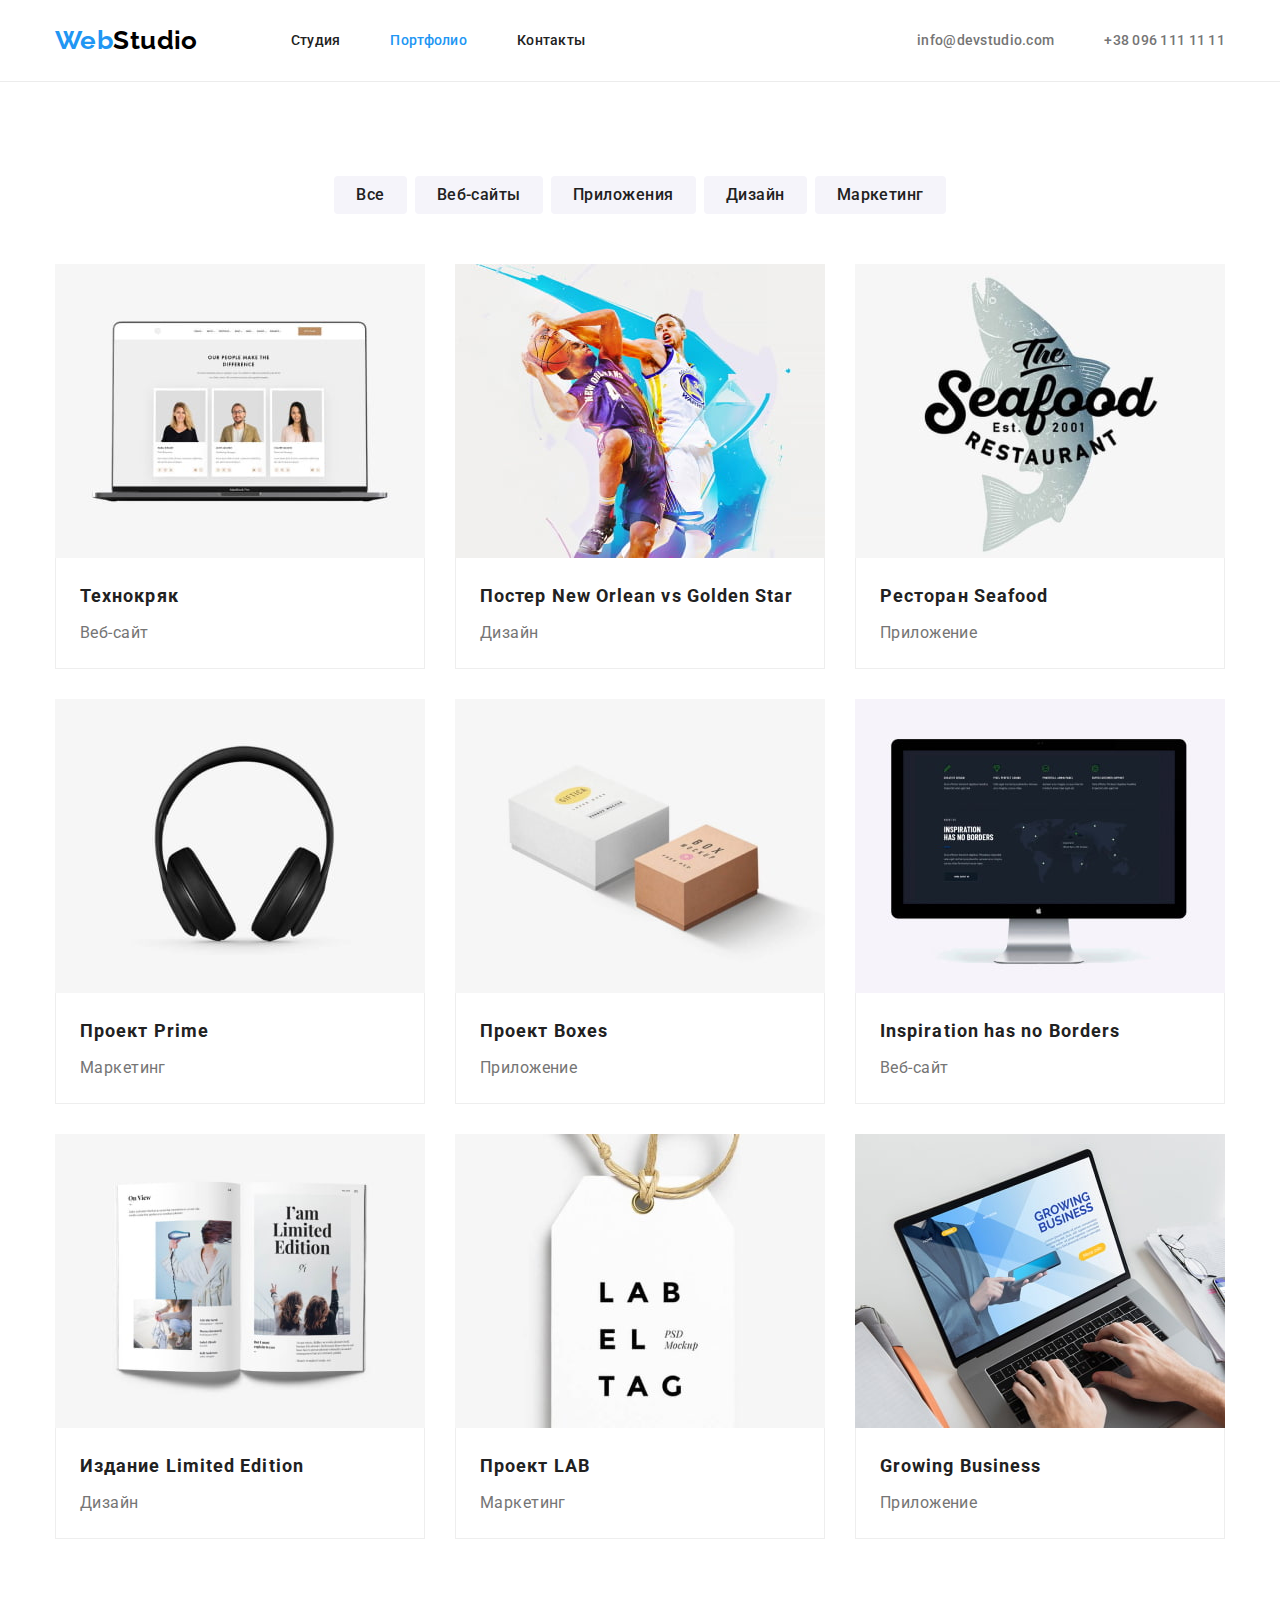
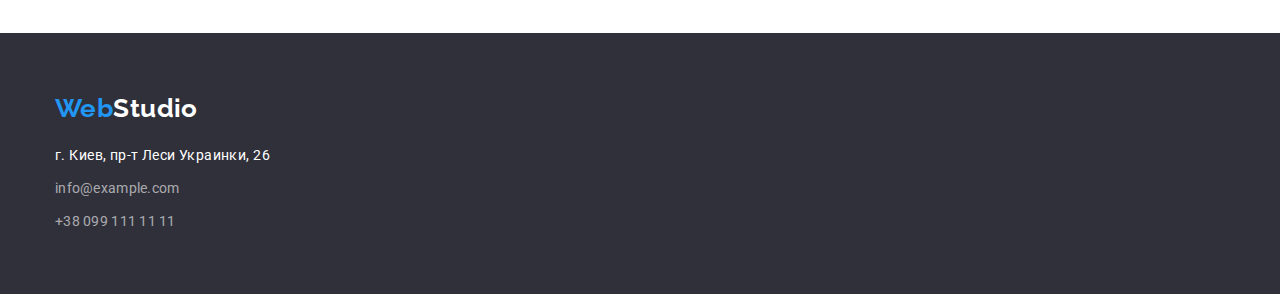
==== portfolio.html @ 890e12c5 "Initial commit" ====
<!DOCTYPE html>
<html lang="ru">
  <head>
    <meta charset="UTF-8" />
    <meta http-equiv="X-UA-Compatible" content="IE=edge" />
    <meta name="viewport" content="width=device-width, initial-scale=1.0" />
    <link rel="preconnect" href="https://fonts.googleapis.com" />
    <link rel="preconnect" href="https://fonts.gstatic.com" crossorigin />
    <link
      href="https://fonts.googleapis.com/css2?family=Raleway:wght@700&family=Roboto:wght@400;500;700;900&display=swap"
      rel="stylesheet"/>
    <title>Портфолио</title>
    <link rel="stylesheet" href="./css/modern-normalize.css">
    <link rel="stylesheet" href="./css/styles.css" />
  </head>
  <body>
     <header class="header">
      <div class="container about-container">
        <nav class="menu-nav">
            <a href="./index.html" class="logo"> Web<span class="logo-text">Studio</span></a>
          <ul class="site-nav list">        
            <li class="site-nav-item"><a href="./index.html" class="site-link link">Студия</a></li>
            <li class="site-nav-item"><a href="./portfolio.html" class="site-link link current">Портфолио</a></li>
            <li class="site-nav-item"><a href="#" class="site-link link">Контакты</a></li>
          </ul>      
        </nav>
        <ul class="out-nav list">
          <li class="out-nav-item"><a href="mailto:info@devstudio.com" class="out-link link">info@devstudio.com</a></li>
          <li class="out-nav-item"><a href="tel:+380961111111" class="out-link link">+38 096 111 11 11</a></li>
        </ul>
      </div>
    </header>

    <main>
      <section class="section">
        <div class="container">
          <h1 class="section-title visually-hidden">Портфолио</h1>
          <ul class="filter-list list">
            <li class="filter-item"><button type="button" class="filter-btn">Все</button></li>
            <li class="filter-item"><button type="button" class="filter-btn">Веб-сайты</button></li>
            <li class="filter-item"><button type="button" class="filter-btn">Приложения</button></li>
            <li class="filter-item"><button type="button" class="filter-btn">Дизайн</button></li>
            <li class="filter-item"><button type="button" class="filter-btn">Маркетинг</button></li>
          </ul>
          <ul class="portfolio-list list">
              <li class="portfolio-item">
                  <img src="./img/portfolio/img-1.jpg" alt="Ноутбук с открытым сайтом" width="370" height="294">
                  <div class="portfolio-text">
                    <h2 class="portfolio-title" >Технокряк</h2>
                    <p class="portfolio-descr">Веб-сайт</p>
                  </div>
              </li>
              <li class="portfolio-item">
                  <img src="./img/portfolio/img-2.jpg" alt="Два баскетболиста" width="370" height="294">
                  <div class="portfolio-text">
                    <h2 class="portfolio-title" >Постер New Orlean vs Golden Star</h2>
                    <p class="portfolio-descr">Дизайн</p>
                  </div>
              </li>
              <li class="portfolio-item">
                  <img src="./img/portfolio/img-3.jpg" alt="Логотип ресторана Seafood" width="370" height="294">
                  <div class="portfolio-text">
                    <h2 class="portfolio-title" >Ресторан Seafood</h2>
                    <p class="portfolio-descr">Приложение</p>
                  </div>
              </li>
              <li class="portfolio-item">
                  <img src="./img/portfolio/img-4.jpg" alt="Наушники" width="370" height="294">
                  <div class="portfolio-text">
                    <h2 class="portfolio-title" >Проект Prime</h2>
                    <p class="portfolio-descr">Маркетинг</p>
                  </div>
              </li>
              <li class="portfolio-item">
                  <img src="./img/portfolio/img-5.jpg" alt="Коробки с товаром" width="370" height="294">
                  <div class="portfolio-text">
                    <h2 class="portfolio-title" >Проект Boxes</h2>
                    <p class="portfolio-descr">Приложение</p>
                  </div>
              </li>
              <li class="portfolio-item">
                  <img src="./img/portfolio/img-6.jpg" alt="Монитор компьютера с открытым веб-сайтом" width="370" height="294">
                  <div class="portfolio-text">
                    <h2 lang="en" class="portfolio-title" >Inspiration has no Borders</h2>
                    <p class="portfolio-descr">Веб-сайт</p>
                  </div>
              </li>
              <li class="portfolio-item">
                  <img src="./img/portfolio/img-7.jpg" alt="Открытая книга" width="370" height="294">
                  <div class="portfolio-text">
                    <h2 class="portfolio-title" >Издание Limited Edition</h2>
                    <p class="portfolio-descr">Дизайн</p>
                  </div>
              </li>
              <li class="portfolio-item">
                  <img src="./img/portfolio/img-8.jpg" alt="Бирка с логотипом фирмы производителя" width="370" height="294">
                  <div class="portfolio-text">
                    <h2 class="portfolio-title" >Проект LAB</h2>
                    <p class="portfolio-descr">Маркетинг</p>
                  </div>
              </li>
              <li class="portfolio-item">
                  <img src="./img/portfolio/img-9.jpg" alt="Выполнения действий в приложении на ноутбуке" width="370" height="294">
                  <div class="portfolio-text">
                    <h2 class="portfolio-title" lang="en">Growing Business</h2>
                    <p class="portfolio-descr">Приложение</p>
                  </div>
              </li>
          </ul>
        </div>
      </section>
    </main>
    <footer class="footer">
      <div class="container">
        <a href="./index.html" class="logo"> Web<span class="footer-text">Studio</span></a>
        <address>
          <ul class="addres list">
            <li class="addres-item"><a href="https://goo.gl/maps/YC8JhcxrnrDwgEbE9" target="_blank" rel="noopener nofollow noreferrer" class="addres-link">г. Киев, пр-т Леси Украинки, 26</a></li>
            <li class="addres-item"><a href="mailto:info@example.com" class="link">info@example.com</a></li>
            <li class="addres-item"><a href="tel:+380991111111" class="link">+38 099 111 11 11</a></li>
          </ul>
        </address>
      </div>
    </footer>

  </body>
</html>
---- css/styles.css ----
:root {
  --primary-text-color: #757575;
  --title-text-color: #212121;
  --accent-color: #2196f3;
  --white-color: #ffffff;
  --alternative-white-color: #F5F4FA;
  --grey-fon-color: #2f303a;
  --border-color: #eeeeee;
  --line-color: #ececec;
}

body {
  font-family: 'Roboto', 'Arial', 'sans-serif';
  background-color: var(--white-color);
  color: var(--primary-text-color);
  font-size: 14px;
  letter-spacing: 0.03em;
}

h1,
h2,
h3,
h4,
h5,
h6,
p {
  margin: 0;
}

img {
  display: block;
  max-width: 100%;
  height: auto;
}

.list {
  list-style: none;
  padding-left: 0;
  margin: 0;
}

.link {
  text-decoration: none;
  font-family: inherit;
  line-height: 1.14em;
  letter-spacing: 0.02em;
}

.section {
  padding-top: 94px;
  padding-bottom: 94px;
}

.container {  
  width: 1200px;
  margin: 0 auto;
  padding: 0 15px;
}
/* header */

.header {
  border-bottom: 1px solid var(--line-color);
}
.about-container {
  display: flex;  
  align-items: center;
}

.menu-nav {
  display: flex;
  align-items: center;
}

.logo {
  font-family: 'Raleway';
  font-weight: 700;
  font-size: 26px;
  line-height: 1.19em;
  color: var(--accent-color);
  text-decoration: none;
}
.logo-text {
  color: #000000;
}

/* ste-nav */

.site-nav{
  display: flex;
  padding-top: 32px;
  padding-bottom: 32px;
  margin-left: 93px;
}

.site-link {
  font-weight: 500;
  color: var(--title-text-color);
}
.site-link:hover,
.site-link:focus {
  color: var(--accent-color);
}
.current {
  color: var(--accent-color);
}
.site-nav-item+.site-nav-item,
.out-nav-item+.out-nav-item {
  margin-left: 50px;
}

/* out-nav */

.out-nav {
  display: flex;
  margin-left: auto;
}

.out-nav .link {
  font-weight: 500;
  color: var(--primary-text-color);
}

.out-nav .link:hover,
.out-nav .link:focus {
  color: var(--accent-color);
}

/* main */

/* Studio */
.hero {
  background: var(--grey-fon-color);
  padding: 200px 0;
}

.hero-title {
  font-weight: 900;
  font-size: 44px;
  line-height: 1.36em;
  text-align: center;
  letter-spacing: 0.06em;
  color: var(--white-color);
  text-transform: uppercase;
  width: 700px;
  margin: 0 auto;
}

.hero-btn {
  font-family: inherit;
  display: block;
  margin: 0 auto;
  background: var(--accent-color);
  border-radius: 4px;
  padding: 10px 32px;
  font-weight: 700;
  font-size: 16px;
  line-height: 1.88em;
  letter-spacing: 0.06em;
  color: var(--white-color);
  cursor: pointer;
  border-style: none;
  margin-top: 30px;
}

.hero-btn:hover,
.hero-btn:focus {
  background: #188CE8;
}

.section-title {
  font-weight: 700;
  font-size: 36px;
  line-height: 1.16em;
  color: var(--title-text-color);
  text-align: center;
  margin-bottom: 50px;
}

/* feature */

.feature-list {
  display: flex;
 }

.feature-item {
  width: 270px;
}

.feature-item+.feature-item {
  margin-left: 30px;
}

.feature-title {
  font-weight: 700;
  font-size: 14px;
  line-height: 1.14em;
  text-transform: uppercase;
  color: var(--title-text-color);
}

.feature-descr {
  line-height: 1.71em;
  margin-top: 10px;
}

/* work */

.work {
  padding-top: 0;
}

.work-list,
.team-list {  
  display: flex;  
}

.work-item+.work-item,
.team-item+.team-item {
  margin-left: 30px;
}
/* team */

.team {
  background-color: var(--alternative-white-color);
}
.team-item {
  box-shadow: 0px 1px 3px rgba(0, 0, 0, 0.12), 0px 1px 1px rgba(0, 0, 0, 0.14), 0px 2px 1px rgba(0, 0, 0, 0.2);
  border-radius: 0px 0px 4px 4px;
  width: 270px;
  background-color: var(--white-color);
}

.team-text {
  text-align: center;
  padding-top: 30px;
  padding-bottom: 30px;
}

.team-name {
  font-weight: 500;
  font-size: 16px;
  line-height: 1.19em;
  color: var(--title-text-color);
}

.team-descr {
  font-size: 16px;
  line-height: 1.19em;
  margin-top: 10px;
}

/* footer */

.footer {
  background: var(--grey-fon-color);
  padding: 60px 0;
}

.footer-text{
  color: var(--white-color);
}

.addres {
  font-style: normal;
  margin-top: 20px;
}

.addres-link {
  line-height: 1.71em;
  color: var(--white-color);
  color: var(--white-color);
  text-decoration: none;
}
.addres-link:hover,
.addres-link:focus {
  color: var(--accent-color);
}

.addres .link {
  color: rgba(255, 255, 255, 0.6);
  line-height: 1.71em;
}
.addres .link:hover,
.addres .link:focus {
  color: var(--accent-color);
}

.addres-item+.addres-item {
  margin-top: 9px;
}

/* portfolio */

/* portfolio filter */
.filter-list {
  display: flex;
  justify-content: center;
  margin-bottom: 50px;
}
.filter-item {
  margin-left: 8px;
}
.filter-item:first-child {
  margin-left: 0;
}

.filter-btn {
  font-family: inherit;
  background: var(--alternative-white-color);
  font-weight: 500;
  font-size: 16px;
  line-height: 1.625em;
  letter-spacing: 0.03em;
  color: var(--title-text-color);
  padding: 6px 22px;
  border-style: none;
  border-radius: 4px; 
  cursor: pointer;
}
.filter-btn:hover,
.filter-btn:focus{
 background: var(--accent-color);
 color: var(--white-color);
}

/* portfolio card */

.portfolio-list {
  display: flex;
  flex-wrap: wrap;
}
.portfolio-item {
  width: 370px;
  margin-right: 30px;
  margin-bottom: 30px;
}
.portfolio-item:nth-child(3n) {
  margin-right: 0;
}
.portfolio-item:nth-last-child(-n+3) {
  margin-bottom: 0;
}
.portfolio-text {
  padding: 20px 24px;
  border: 1px solid var(--border-color);
  border-top: none;
}
.portfolio-title {
  font-weight: 700;
  font-size: 18px;
  line-height: 2em;
  letter-spacing: 0.06em;
  color: var(--title-text-color);
  margin-bottom: 4px;
}
.portfolio-descr {
  line-height: 1.88em;
  font-family: inherit;
  font-weight: 400;
  font-size: 16px;
}

/* Скрыть заголовки */
.visually-hidden {
  position: absolute;
  width: 1px;
  height: 1px;
  margin: -1px;
  border: 0;
  padding: 0;
  
  white-space: nowrap;
  clip-path: inset(100%);
  clip: rect(0 0 0 0);
  overflow: hidden;
}
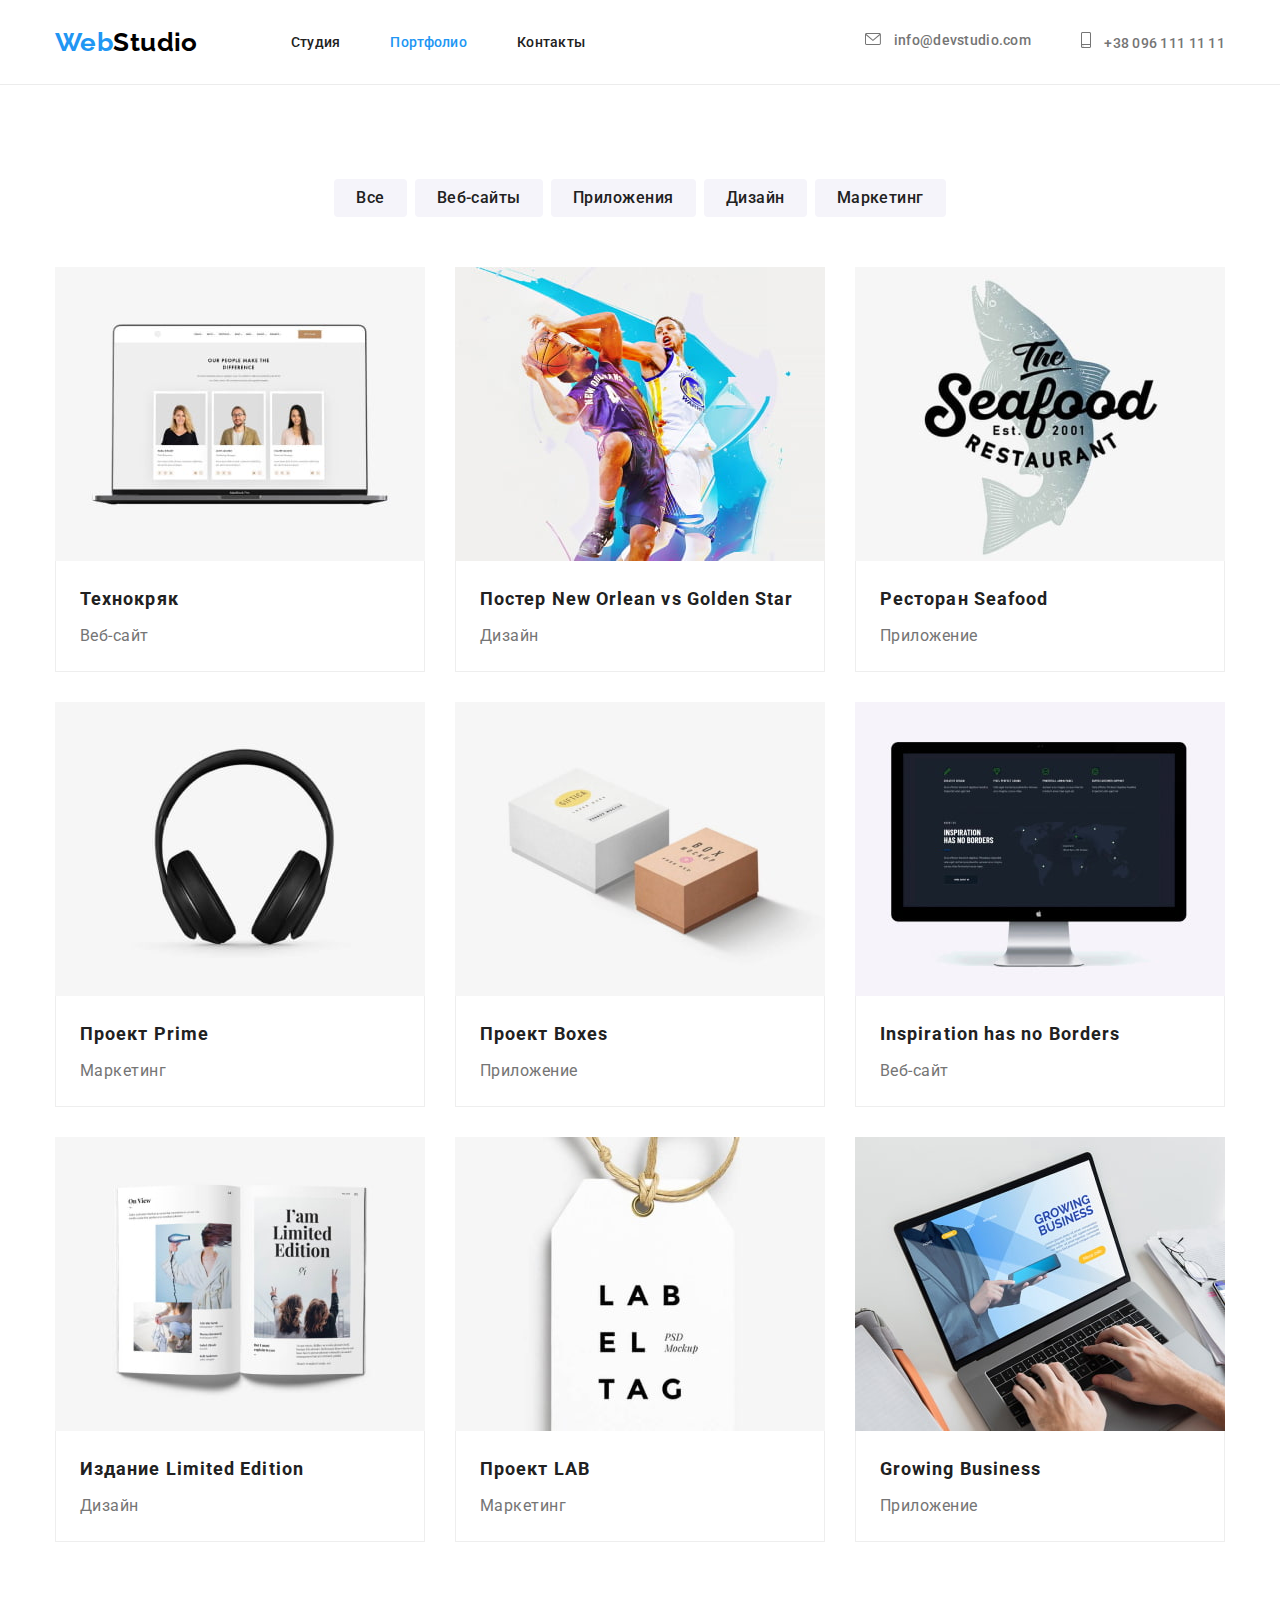
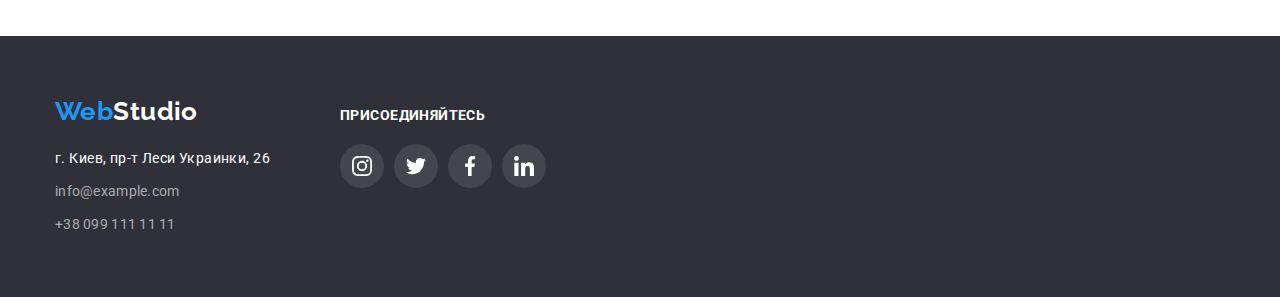
==== commit 43865f66: "Добавляет иконки и визуальные эффекты" ====
--- a/portfolio.html
+++ b/portfolio.html
@@ -25,8 +25,19 @@
           </ul>      
         </nav>
         <ul class="out-nav list">
-          <li class="out-nav-item"><a href="mailto:info@devstudio.com" class="out-link link">info@devstudio.com</a></li>
-          <li class="out-nav-item"><a href="tel:+380961111111" class="out-link link">+38 096 111 11 11</a></li>
+          <li class="out-nav-item">
+            <a href="mailto:info@devstudio.com" class="out-link link">
+              <svg class="out-nav-icon" width="16" height="12">
+               <use href="./img/icons.svg#icon-envelope" ></use>
+              </svg>
+              info@devstudio.com</a>
+          </li>
+          <li class="out-nav-item">
+            <a href="tel:+380961111111" class="out-link link">
+              <svg class="out-nav-icon" width="10" height="16">
+               <use href="./img/icons.svg#icon-smartphone" ></use>
+              </svg>
+              +38 096 111 11 11</a></li>
         </ul>
       </div>
     </header>
@@ -44,82 +55,135 @@
           </ul>
           <ul class="portfolio-list list">
               <li class="portfolio-item">
+                <a href="#" class="link">
                   <img src="./img/portfolio/img-1.jpg" alt="Ноутбук с открытым сайтом" width="370" height="294">
                   <div class="portfolio-text">
                     <h2 class="portfolio-title" >Технокряк</h2>
                     <p class="portfolio-descr">Веб-сайт</p>
                   </div>
+                </a>
               </li>
               <li class="portfolio-item">
+                <a href="#" class="link">
                   <img src="./img/portfolio/img-2.jpg" alt="Два баскетболиста" width="370" height="294">
                   <div class="portfolio-text">
                     <h2 class="portfolio-title" >Постер New Orlean vs Golden Star</h2>
                     <p class="portfolio-descr">Дизайн</p>
                   </div>
+                </a>
               </li>
               <li class="portfolio-item">
+                <a href="#" class="link">
                   <img src="./img/portfolio/img-3.jpg" alt="Логотип ресторана Seafood" width="370" height="294">
                   <div class="portfolio-text">
                     <h2 class="portfolio-title" >Ресторан Seafood</h2>
                     <p class="portfolio-descr">Приложение</p>
                   </div>
+                </a>
               </li>
               <li class="portfolio-item">
-                  <img src="./img/portfolio/img-4.jpg" alt="Наушники" width="370" height="294">
+                <a href="#" class="link">
+                   <img src="./img/portfolio/img-4.jpg" alt="Наушники" width="370" height="294">
                   <div class="portfolio-text">
                     <h2 class="portfolio-title" >Проект Prime</h2>
                     <p class="portfolio-descr">Маркетинг</p>
                   </div>
+                </a>
               </li>
               <li class="portfolio-item">
+                <a href="#" class="link">
                   <img src="./img/portfolio/img-5.jpg" alt="Коробки с товаром" width="370" height="294">
                   <div class="portfolio-text">
                     <h2 class="portfolio-title" >Проект Boxes</h2>
                     <p class="portfolio-descr">Приложение</p>
                   </div>
+                </a>
               </li>
               <li class="portfolio-item">
+                <a href="#" class="link">
                   <img src="./img/portfolio/img-6.jpg" alt="Монитор компьютера с открытым веб-сайтом" width="370" height="294">
                   <div class="portfolio-text">
                     <h2 lang="en" class="portfolio-title" >Inspiration has no Borders</h2>
                     <p class="portfolio-descr">Веб-сайт</p>
                   </div>
+                </a>
               </li>
               <li class="portfolio-item">
+                <a href="#" class="link">
                   <img src="./img/portfolio/img-7.jpg" alt="Открытая книга" width="370" height="294">
                   <div class="portfolio-text">
                     <h2 class="portfolio-title" >Издание Limited Edition</h2>
                     <p class="portfolio-descr">Дизайн</p>
                   </div>
+                </a>
               </li>
               <li class="portfolio-item">
+                <a href="#" class="link">
                   <img src="./img/portfolio/img-8.jpg" alt="Бирка с логотипом фирмы производителя" width="370" height="294">
                   <div class="portfolio-text">
                     <h2 class="portfolio-title" >Проект LAB</h2>
                     <p class="portfolio-descr">Маркетинг</p>
                   </div>
+                </a>
               </li>
               <li class="portfolio-item">
+                <a href="#" class="link">
                   <img src="./img/portfolio/img-9.jpg" alt="Выполнения действий в приложении на ноутбуке" width="370" height="294">
                   <div class="portfolio-text">
                     <h2 class="portfolio-title" lang="en">Growing Business</h2>
                     <p class="portfolio-descr">Приложение</p>
                   </div>
+                </a>
               </li>
           </ul>
         </div>
       </section>
     </main>
     <footer class="footer">
-      <div class="container">
-        <a href="./index.html" class="logo"> Web<span class="footer-text">Studio</span></a>
-        <address>
-          <ul class="addres list">
-            <li class="addres-item"><a href="https://goo.gl/maps/YC8JhcxrnrDwgEbE9" target="_blank" rel="noopener nofollow noreferrer" class="addres-link">г. Киев, пр-т Леси Украинки, 26</a></li>
-            <li class="addres-item"><a href="mailto:info@example.com" class="link">info@example.com</a></li>
-            <li class="addres-item"><a href="tel:+380991111111" class="link">+38 099 111 11 11</a></li>
+      <div class="container about-container">
+        <div>
+          <a href="./index.html" class="logo"> Web<span class="footer-text">Studio</span></a>
+          <address>
+            <ul class="addres list">
+              <li class="addres-item"><a href="https://goo.gl/maps/YC8JhcxrnrDwgEbE9" target="_blank" rel="noopener nofollow noreferrer" class="addres-link">г. Киев, пр-т Леси Украинки, 26</a></li>
+              <li class="addres-item"><a href="mailto:info@example.com" class="link">info@example.com</a></li>
+              <li class="addres-item"><a href="tel:+380991111111" class="link">+38 099 111 11 11</a></li>
+            </ul>
+          </address>
+        </div>
+        <div class="footer-social">
+          <h3 class="social-title">Присоединяйтесь</h3>
+          <ul class="social-list list">
+            <li class="social-item">
+              <a href="#" class="social-link link">
+                <svg class="social-icon">
+                  <use href="./img/icons.svg#icon-instagram"></use>
+                </svg>
+              </a>
+            </li>
+            <li class="social-item">
+              <a href="#" class="social-link link">
+                <svg class="social-icon">
+                  <use href="./img/icons.svg#icon-twitter"></use>
+                </svg>
+              </a>
+            </li>
+            <li class="social-item">
+              <a href="#" class="social-link link">
+                <svg class="social-icon">
+                  <use href="./img/icons.svg#icon-facebook"></use>
+                </svg>
+              </a>
+            </li>
+            <li class="social-item">
+              <a href="#" class="social-link link">
+                <svg class="social-icon">
+                  <use href="./img/icons.svg#icon-linkedin"></use>
+                </svg>
+              </a>
+            </li>
           </ul>
-        </address>
+        </div>
       </div>
     </footer>
 
--- a/css/styles.css
+++ b/css/styles.css
@@ -4,9 +4,12 @@
   --accent-color: #2196f3;
   --white-color: #ffffff;
   --alternative-white-color: #F5F4FA;
-  --grey-fon-color: #2f303a;
+  --grey-fon-color: #C4C4C4;
   --border-color: #eeeeee;
   --line-color: #ececec;
+  --icon-color: #AFB1B8;
+  --footer-color: #2F303A;
+  --footer-icon: rgba(255, 255, 255, 0.1);
 }
 
 body {
@@ -63,7 +66,6 @@
 }
 .about-container {
   display: flex;  
-  align-items: center;
 }
 
 .menu-nav {
@@ -92,6 +94,7 @@
   margin-left: 93px;
 }
 
+
 .site-link {
   font-weight: 500;
   color: var(--title-text-color);
@@ -113,15 +116,21 @@
 .out-nav {
   display: flex;
   margin-left: auto;
-}
-
-.out-nav .link {
+  padding: 32px 0;
+}
+
+.out-link {
   font-weight: 500;
   color: var(--primary-text-color);
 }
 
-.out-nav .link:hover,
-.out-nav .link:focus {
+.out-nav-icon {
+  fill: currentColor;
+  margin-right: 10px;
+}
+
+.out-link:hover,
+.out-link:focus {
   color: var(--accent-color);
 }
 
@@ -129,7 +138,15 @@
 
 /* Studio */
 .hero {
-  background: var(--grey-fon-color);
+  max-width: 1600px;
+  height: 600px;
+  margin-left: auto;
+  margin-right: auto;
+  background-color: var(--grey-fon-color);
+  background-image: linear-gradient(to right, rgba(47, 48, 58, 0.4), rgba(47, 48, 58, 0.4) ), url(../img/hero.jpg);
+  background-repeat: no-repeat;
+  background-size: cover;
+  background-position: center;
   padding: 200px 0;
 }
 
@@ -180,7 +197,11 @@
 
 .feature-list {
   display: flex;
- }
+}
+
+.feature-icon{
+  padding: 25px 100px;
+}
 
 .feature-item {
   width: 270px;
@@ -196,6 +217,7 @@
   line-height: 1.14em;
   text-transform: uppercase;
   color: var(--title-text-color);
+  margin-top: 30px;
 }
 
 .feature-descr {
@@ -249,10 +271,65 @@
   margin-top: 10px;
 }
 
+.team-social {
+  display: flex;
+  justify-content: center;
+  margin-top: 16px;
+}
+
+.social-item + .social-item {
+  margin-left: 10px;
+}
+.social-link {
+  display: block;
+  width: 44px;
+  height: 44px;
+  border-radius: 50%;
+  fill: var(--icon-color);
+  padding: 12px;
+}
+.social-icon {
+  width: 20px;
+  height: 20px;
+}
+.social-link:hover,
+.social-link:focus {
+  background-color: var(--accent-color);
+  fill: var(--white-color);
+}
+
+/* Постоянные клиенты */
+
+.client-list {
+  display: flex;
+}
+
+.client-item+.client-item {
+  margin-left: 30px;
+}
+
+.client-link {
+  display: block;
+  padding: 16px 32px;
+  border: 1px solid var(--icon-color);
+  border-radius: 4px;
+  fill: var(--icon-color);
+}
+
+.client-link:hover,
+.client-link:focus {
+  border-color: var(--accent-color);
+  fill: var(--accent-color);
+}
+
+.client-icon {
+  width: 106px;
+  height: 60px;
+}
 /* footer */
 
 .footer {
-  background: var(--grey-fon-color);
+  background: var(--footer-color);
   padding: 60px 0;
 }
 
@@ -289,9 +366,36 @@
   margin-top: 9px;
 }
 
+.footer-social {
+  margin-left: 70px;
+}
+
+.social-title {
+  font-weight: 700;
+  font-size: 14px;
+  line-height: 1.14em;
+  text-transform: uppercase;
+  color: var(--white-color);
+  margin-top: 12px;
+}
+
+.social-list {
+  display: flex;
+  justify-content: center;
+  margin-top: 20px;
+}
+.social-list>.social-item {
+  border-radius: 50%;
+  background-color: var(--footer-icon);
+}
+
+.social-list .social-link {
+  fill: var(--white-color);
+}
 /* portfolio */
 
 /* portfolio filter */
+
 .filter-list {
   display: flex;
   justify-content: center;
@@ -321,6 +425,9 @@
 .filter-btn:focus{
  background: var(--accent-color);
  color: var(--white-color);
+ box-shadow: 0px 3px 1px rgba(0, 0, 0, 0.1), 
+             0px 1px 2px rgba(0, 0, 0, 0.08), 
+             0px 2px 2px rgba(0, 0, 0, 0.12);
 }
 
 /* portfolio card */
@@ -358,6 +465,14 @@
   font-family: inherit;
   font-weight: 400;
   font-size: 16px;
+  letter-spacing: 0.03em;
+  color: var(--primary-text-color);
+}
+.portfolio-item:hover,
+.portfolio-item:focus {
+  box-shadow: 0px 1px 1px rgba(0, 0, 0, 0.12), 
+              0px 4px 4px rgba(0, 0, 0, 0.06), 
+              1px 4px 6px rgba(0, 0, 0, 0.16);
 }
 
 /* Скрыть заголовки */
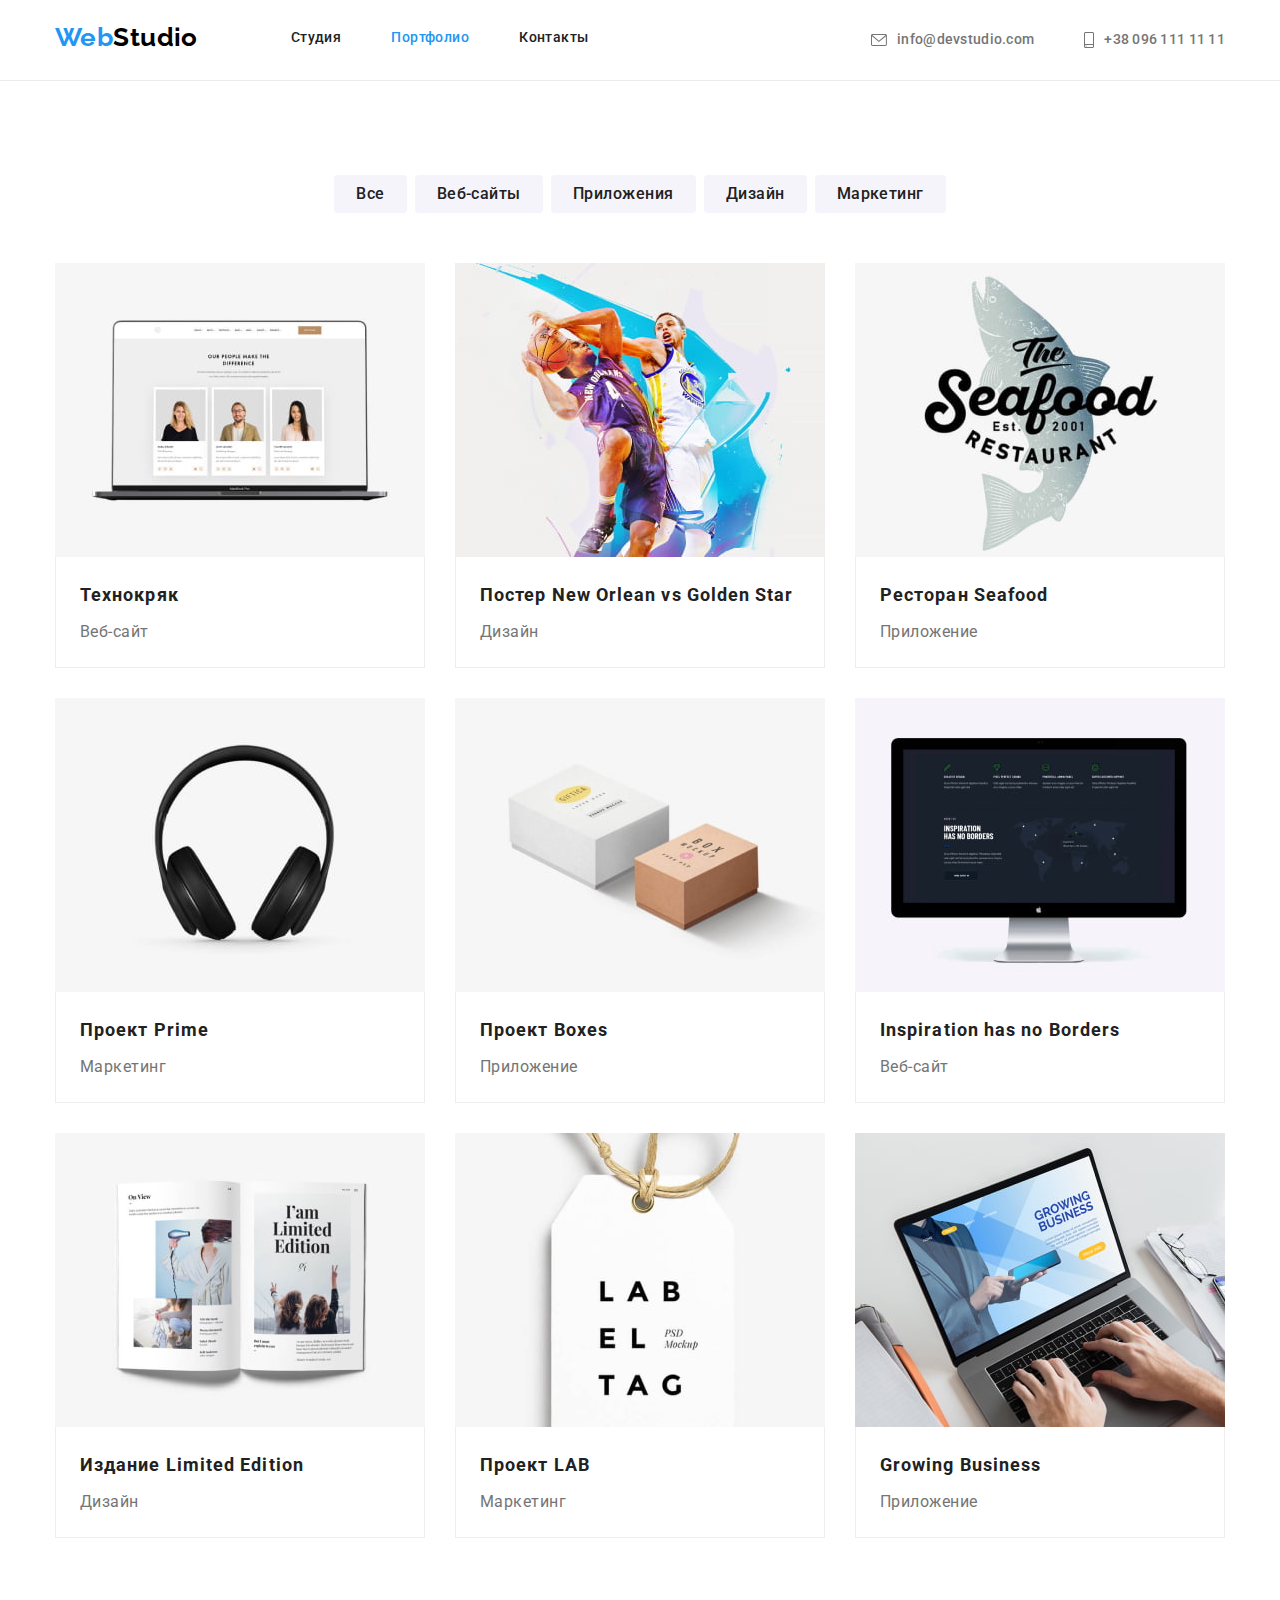
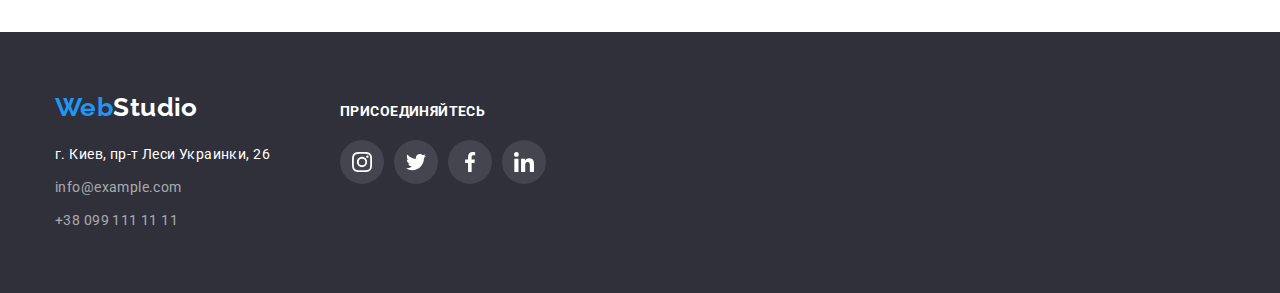
==== commit 4c00f5cf: "Внес правки по комментариям" ====
--- a/portfolio.html
+++ b/portfolio.html
@@ -55,7 +55,7 @@
           </ul>
           <ul class="portfolio-list list">
               <li class="portfolio-item">
-                <a href="#" class="link">
+                <a href="#" class="portfolio-link link">
                   <img src="./img/portfolio/img-1.jpg" alt="Ноутбук с открытым сайтом" width="370" height="294">
                   <div class="portfolio-text">
                     <h2 class="portfolio-title" >Технокряк</h2>
@@ -64,7 +64,7 @@
                 </a>
               </li>
               <li class="portfolio-item">
-                <a href="#" class="link">
+                <a href="#" class="portfolio-link link">
                   <img src="./img/portfolio/img-2.jpg" alt="Два баскетболиста" width="370" height="294">
                   <div class="portfolio-text">
                     <h2 class="portfolio-title" >Постер New Orlean vs Golden Star</h2>
@@ -73,7 +73,7 @@
                 </a>
               </li>
               <li class="portfolio-item">
-                <a href="#" class="link">
+                <a href="#" class="portfolio-link link">
                   <img src="./img/portfolio/img-3.jpg" alt="Логотип ресторана Seafood" width="370" height="294">
                   <div class="portfolio-text">
                     <h2 class="portfolio-title" >Ресторан Seafood</h2>
@@ -82,7 +82,7 @@
                 </a>
               </li>
               <li class="portfolio-item">
-                <a href="#" class="link">
+                <a href="#" class="portfolio-link link">
                    <img src="./img/portfolio/img-4.jpg" alt="Наушники" width="370" height="294">
                   <div class="portfolio-text">
                     <h2 class="portfolio-title" >Проект Prime</h2>
@@ -91,7 +91,7 @@
                 </a>
               </li>
               <li class="portfolio-item">
-                <a href="#" class="link">
+                <a href="#" class="portfolio-link link">
                   <img src="./img/portfolio/img-5.jpg" alt="Коробки с товаром" width="370" height="294">
                   <div class="portfolio-text">
                     <h2 class="portfolio-title" >Проект Boxes</h2>
@@ -100,7 +100,7 @@
                 </a>
               </li>
               <li class="portfolio-item">
-                <a href="#" class="link">
+                <a href="#" class="portfolio-link link">
                   <img src="./img/portfolio/img-6.jpg" alt="Монитор компьютера с открытым веб-сайтом" width="370" height="294">
                   <div class="portfolio-text">
                     <h2 lang="en" class="portfolio-title" >Inspiration has no Borders</h2>
@@ -109,7 +109,7 @@
                 </a>
               </li>
               <li class="portfolio-item">
-                <a href="#" class="link">
+                <a href="#" class="portfolio-link link">
                   <img src="./img/portfolio/img-7.jpg" alt="Открытая книга" width="370" height="294">
                   <div class="portfolio-text">
                     <h2 class="portfolio-title" >Издание Limited Edition</h2>
@@ -118,7 +118,7 @@
                 </a>
               </li>
               <li class="portfolio-item">
-                <a href="#" class="link">
+                <a href="#" class="portfolio-link link">
                   <img src="./img/portfolio/img-8.jpg" alt="Бирка с логотипом фирмы производителя" width="370" height="294">
                   <div class="portfolio-text">
                     <h2 class="portfolio-title" >Проект LAB</h2>
@@ -127,7 +127,7 @@
                 </a>
               </li>
               <li class="portfolio-item">
-                <a href="#" class="link">
+                <a href="#" class="portfolio-link link">
                   <img src="./img/portfolio/img-9.jpg" alt="Выполнения действий в приложении на ноутбуке" width="370" height="294">
                   <div class="portfolio-text">
                     <h2 class="portfolio-title" lang="en">Growing Business</h2>
--- a/css/styles.css
+++ b/css/styles.css
@@ -3,12 +3,12 @@
   --title-text-color: #212121;
   --accent-color: #2196f3;
   --white-color: #ffffff;
-  --alternative-white-color: #F5F4FA;
-  --grey-fon-color: #C4C4C4;
+  --alternative-white-color: #f5f4fa;
+  --grey-fon-color: #c4c4c4;
   --border-color: #eeeeee;
   --line-color: #ececec;
-  --icon-color: #AFB1B8;
-  --footer-color: #2F303A;
+  --icon-color: #afb1b8;
+  --footer-color: #2f303a;
   --footer-icon: rgba(255, 255, 255, 0.1);
 }
 
@@ -44,9 +44,7 @@
 
 .link {
   text-decoration: none;
-  font-family: inherit;
-  line-height: 1.14em;
-  letter-spacing: 0.02em;
+  
 }
 
 .section {
@@ -54,7 +52,7 @@
   padding-bottom: 94px;
 }
 
-.container {  
+.container {
   width: 1200px;
   margin: 0 auto;
   padding: 0 15px;
@@ -65,7 +63,8 @@
   border-bottom: 1px solid var(--line-color);
 }
 .about-container {
-  display: flex;  
+  display: flex;
+  align-items: baseline;
 }
 
 .menu-nav {
@@ -87,13 +86,10 @@
 
 /* ste-nav */
 
-.site-nav{
-  display: flex;
-  padding-top: 32px;
-  padding-bottom: 32px;
+.site-nav {
+  display: flex;
   margin-left: 93px;
 }
-
 
 .site-link {
   font-weight: 500;
@@ -106,8 +102,8 @@
 .current {
   color: var(--accent-color);
 }
-.site-nav-item+.site-nav-item,
-.out-nav-item+.out-nav-item {
+.site-nav-item + .site-nav-item,
+.out-nav-item + .out-nav-item {
   margin-left: 50px;
 }
 
@@ -122,6 +118,11 @@
 .out-link {
   font-weight: 500;
   color: var(--primary-text-color);
+  font-family: inherit;
+  line-height: 1.14em;
+  letter-spacing: 0.02em;
+  display: flex;
+  align-items: center;
 }
 
 .out-nav-icon {
@@ -143,7 +144,8 @@
   margin-left: auto;
   margin-right: auto;
   background-color: var(--grey-fon-color);
-  background-image: linear-gradient(to right, rgba(47, 48, 58, 0.4), rgba(47, 48, 58, 0.4) ), url(../img/hero.jpg);
+  background-image: linear-gradient(to right, rgba(47, 48, 58, 0.4), rgba(47, 48, 58, 0.4)),
+    url(../img/hero.jpg);
   background-repeat: no-repeat;
   background-size: cover;
   background-position: center;
@@ -181,7 +183,7 @@
 
 .hero-btn:hover,
 .hero-btn:focus {
-  background: #188CE8;
+  background: #188ce8;
 }
 
 .section-title {
@@ -199,15 +201,21 @@
   display: flex;
 }
 
-.feature-icon{
-  padding: 25px 100px;
+.feature-icon {
+  display: flex;
+  justify-content: center;
+  align-items: center;
+  width: 270px;
+  height: 120px;
+  background-color: var(--alternative-white-color);
+  border-radius: 4px;
 }
 
 .feature-item {
   width: 270px;
 }
 
-.feature-item+.feature-item {
+.feature-item + .feature-item {
   margin-left: 30px;
 }
 
@@ -232,12 +240,12 @@
 }
 
 .work-list,
-.team-list {  
-  display: flex;  
-}
-
-.work-item+.work-item,
-.team-item+.team-item {
+.team-list {
+  display: flex;
+}
+
+.work-item + .work-item,
+.team-item + .team-item {
   margin-left: 30px;
 }
 /* team */
@@ -246,7 +254,8 @@
   background-color: var(--alternative-white-color);
 }
 .team-item {
-  box-shadow: 0px 1px 3px rgba(0, 0, 0, 0.12), 0px 1px 1px rgba(0, 0, 0, 0.14), 0px 2px 1px rgba(0, 0, 0, 0.2);
+  box-shadow: 0px 1px 3px rgba(0, 0, 0, 0.12), 0px 1px 1px rgba(0, 0, 0, 0.14),
+    0px 2px 1px rgba(0, 0, 0, 0.2);
   border-radius: 0px 0px 4px 4px;
   width: 270px;
   background-color: var(--white-color);
@@ -281,21 +290,24 @@
   margin-left: 10px;
 }
 .social-link {
-  display: block;
+  display: flex;
+  align-items: center;
+  justify-content: center;
   width: 44px;
   height: 44px;
   border-radius: 50%;
-  fill: var(--icon-color);
-  padding: 12px;
+  color: var(--icon-color);
+  /* fill: var(--icon-color); */
 }
 .social-icon {
   width: 20px;
   height: 20px;
+  fill: currentColor;
 }
 .social-link:hover,
 .social-link:focus {
   background-color: var(--accent-color);
-  fill: var(--white-color);
+  color: var(--white-color);
 }
 
 /* Постоянные клиенты */
@@ -304,20 +316,24 @@
   display: flex;
 }
 
-.client-item+.client-item {
+.client-item + .client-item {
   margin-left: 30px;
 }
 
 .client-link {
-  display: block;
-  padding: 16px 32px;
+  display: flex;
+  justify-content: center;
+  align-items: center;
+  width: 170px;
+  height: 92px;
   border: 1px solid var(--icon-color);
   border-radius: 4px;
-  fill: var(--icon-color);
+  color: var(--icon-color);
 }
 
 .client-link:hover,
 .client-link:focus {
+  color: var(--accent-color);
   border-color: var(--accent-color);
   fill: var(--accent-color);
 }
@@ -325,6 +341,7 @@
 .client-icon {
   width: 106px;
   height: 60px;
+  fill: currentColor;
 }
 /* footer */
 
@@ -333,7 +350,7 @@
   padding: 60px 0;
 }
 
-.footer-text{
+.footer-text {
   color: var(--white-color);
 }
 
@@ -362,7 +379,7 @@
   color: var(--accent-color);
 }
 
-.addres-item+.addres-item {
+.addres-item + .addres-item {
   margin-top: 9px;
 }
 
@@ -384,13 +401,14 @@
   justify-content: center;
   margin-top: 20px;
 }
-.social-list>.social-item {
+.social-list > .social-item {
+  color: var(--white-color);
   border-radius: 50%;
   background-color: var(--footer-icon);
 }
 
 .social-list .social-link {
-  fill: var(--white-color);
+  color: var(--white-color);
 }
 /* portfolio */
 
@@ -418,16 +436,15 @@
   color: var(--title-text-color);
   padding: 6px 22px;
   border-style: none;
-  border-radius: 4px; 
+  border-radius: 4px;
   cursor: pointer;
 }
 .filter-btn:hover,
-.filter-btn:focus{
- background: var(--accent-color);
- color: var(--white-color);
- box-shadow: 0px 3px 1px rgba(0, 0, 0, 0.1), 
-             0px 1px 2px rgba(0, 0, 0, 0.08), 
-             0px 2px 2px rgba(0, 0, 0, 0.12);
+.filter-btn:focus {
+  background: var(--accent-color);
+  color: var(--white-color);
+  box-shadow: 0px 3px 1px rgba(0, 0, 0, 0.1), 0px 1px 2px rgba(0, 0, 0, 0.08),
+    0px 2px 2px rgba(0, 0, 0, 0.12);
 }
 
 /* portfolio card */
@@ -435,6 +452,10 @@
 .portfolio-list {
   display: flex;
   flex-wrap: wrap;
+}
+
+.portfolio-link {
+  display: block;
 }
 .portfolio-item {
   width: 370px;
@@ -444,7 +465,7 @@
 .portfolio-item:nth-child(3n) {
   margin-right: 0;
 }
-.portfolio-item:nth-last-child(-n+3) {
+.portfolio-item:nth-last-child(-n + 3) {
   margin-bottom: 0;
 }
 .portfolio-text {
@@ -468,11 +489,10 @@
   letter-spacing: 0.03em;
   color: var(--primary-text-color);
 }
-.portfolio-item:hover,
-.portfolio-item:focus {
-  box-shadow: 0px 1px 1px rgba(0, 0, 0, 0.12), 
-              0px 4px 4px rgba(0, 0, 0, 0.06), 
-              1px 4px 6px rgba(0, 0, 0, 0.16);
+.portfolio-link:hover,
+.portfolio-link:focus {
+  box-shadow: 0px 1px 1px rgba(0, 0, 0, 0.12), 0px 4px 4px rgba(0, 0, 0, 0.06),
+    1px 4px 6px rgba(0, 0, 0, 0.16);
 }
 
 /* Скрыть заголовки */
@@ -483,9 +503,9 @@
   margin: -1px;
   border: 0;
   padding: 0;
-  
+
   white-space: nowrap;
   clip-path: inset(100%);
   clip: rect(0 0 0 0);
   overflow: hidden;
-}+}
